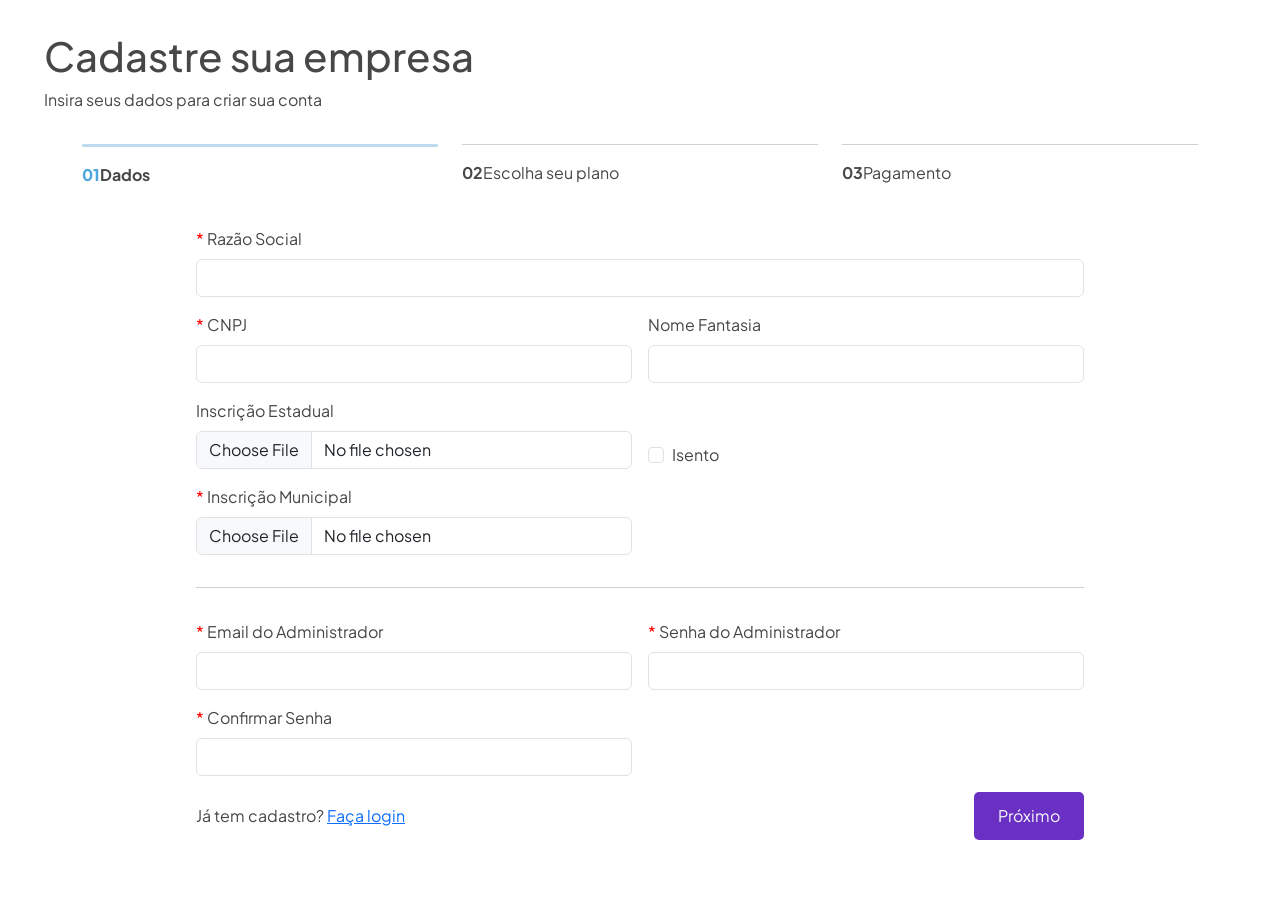
==== screen/cadastro.html @ fa0489e0 "feat: Add cadastro functionality with AJAX handling and form submission" ====
<!DOCTYPE html>
<html lang="en">
<head>
    <meta charset="UTF-8">
    <meta name="viewport" content="width=device-width, initial-scale=1.0">
    <link href="https://cdn.jsdelivr.net/npm/bootstrap@5.3.3/dist/css/bootstrap.min.css" rel="stylesheet">
    <link href="https://cdn.jsdelivr.net/npm/bootstrap-icons@1.11.3/font/bootstrap-icons.css" rel="stylesheet">
    <link rel="stylesheet" href="../css/cadastro.css">
    <title>Cadastre-se</title>
</head>
<body>
    <header class="container-fluid text-start">
        <h1>Cadastre sua empresa</h1>
        <p>Insira seus dados para criar sua conta</p>
    </header>
    <main>
        <section class="container">
            <div class="row">
                <div class="col" id="dados">
                    <hr>
                    <p><b>01</b>Dados</p>
                </div>
                <div class="col" id="planos">
                    <hr>
                    <p><b>02</b>Escolha seu plano</p>
                </div>
                <div class="col" id="pagamento">
                    <hr>
                    <p><b>03</b>Pagamento</p>                
                </div>
            </div> <!-- progress line -->
        </section>
    </main>

    <article class="mt-4">
        <form class="container-fluid w-75" id="forms_dados">
            <div class="row g-3">
                <div class="col-12">
                    <label for="razao_social" class="form-label">
                    <span>*</span> Razão Social
                    </label>
                    <input type="text" name="razao_social" id="razao_social" class="form-control" required>
                </div>

                <div class="col-md-6">
                    <label for="cnpj" class="form-label">
                    <span>*</span> CNPJ
                    </label>
                    <input type="text" name="cnpj" id="cnpj" class="form-control" required>
                </div>

                <div class="col-md-6">
                    <label for="nome_fantasia" class="form-label">
                    Nome Fantasia
                    </label>
                    <input type="text" name="nome_fantasia" id="nome_fantasia" class="form-control" required>
                </div>

                <div class="col-md-6">
                    <label for="inscricao_estadual" class="form-label">
                    Inscrição Estadual
                    </label>
                    <input type="file" name="inscricao_estadual" id="inscricao_estadual" class="form-control" >
                </div>

                <div class="col-md-6 d-flex align-items-end">
                    <div class="form-check">
                    <input type="checkbox" name="isento" id="isento" class="form-check-input">
                    <label for="isento" class="form-check-label">Isento</label>
                    </div>
                </div>

                <div class="col-md-6">
                    <label for="inscricao_municipal" class="form-label">
                    <span>*</span> Inscrição Municipal
                    </label>
                    <input type="file" name="inscricao_municipal" id="inscricao_municipal" class="form-control" required>
                </div>

                <div class="col-12">
                    <hr>
                </div>

                <div class="col-md-6">
                    <label for="email_adm" class="form-label">
                    <span>*</span> Email do Administrador
                    </label>
                    <input type="email" name="email_adm" id="email_adm" class="form-control" required>
                </div>

                <div class="col-md-6">
                    <label for="senha_adm" class="form-label">
                    <span>*</span> Senha do Administrador
                    </label>
                    <input type="password" name="senha_adm" id="senha_adm" class="form-control" required>
                </div>

                <div class="col-md-6">
                    <label for="confirmar_senha_adm" class="form-label">
                    <span>*</span> Confirmar Senha
                    </label>
                    <input type="password" name="confirmar_senha_adm" id="confirmar_senha_adm" class="form-control" required>
                </div>

                <div class="col-12 d-flex justify-content-between align-items-center mt-3">
                    <p class="mb-0">
                    Já tem cadastro? <a href="../telas/login.html">Faça login</a>
                    </p>

                    <button type="submit" id="btn_proximo_dados">
                    Próximo
                    </button>
                </div>
            </div>
        </form>

        <form id="forms_planos" class="flex-column align-items-center gap-4 mt-4" >
            <input type="radio" name="plano" id="plano_basico">
            <div style="width: max-content;" class="d-flex flex-row border rounded p-4">
                <div class="me-5"> <!-- características -->
                    <h2>Plano Básico</h2>
                    <ul>
                        <li>Gestão de chamados</li>
                        <li>Status de ticket</li>
                        <li>Atribuição de chamados</li>
                        <li>Histórico de atendimentos</li>
                        <li>Notificações (via email)</li>
                    </ul>
                </div>

                <div class="vr"></div>

                <div class="ms-5">
                    <h2><span>Valor mensal:</span> R$ 29,00 <sub>/usuário</sub></h2>
                    <h2><span>Valor anual:</span> R$ 319,00 <sub>/usuário</sub></h2>
                    <p>* Um mês gratuíto para planos anuais</p>
                </div>
            </div>

            <input type="radio" name="plano" id="plano_pro">
            <div style="width: max-content;" class="d-flex flex-row border rounded p-4">
                <div class="me-5"> <!-- características -->
                    <h2>Plano Pro</h2>
                    <ul>
                        <li>Plano básico</li>
                        <li>Automação de processos</li>
                        <li>Chatbot</li>
                        <li>Respostas automáticas</li>
                        <li>Triagem inteligente</li>
                    </ul>
                </div>

                <div class="vr"></div>

                <div class="ms-5">
                    <h2><span>Valor mensal:</span> R$ 79,00 <sub>/usuário</sub></h2>
                    <h2><span>Valor anual:</span> R$ 869,00 <sub>/usuário</sub></h2>
                    <p>* Um mês gratuíto para planos anuais</p>
                </div>
            </div>


            <input type="radio" name="plano" id="plano_enterprise">
            <div style="width: max-content;" class="d-flex flex-row border rounded p-4">
                <div class="me-4"> <!-- características -->
                    <h2>Plano Enterprise</h2>
                    <ul>
                        <li>Plano Pro</li>
                        <li>Automação de processos</li>
                        <li>Chatbot</li>
                        <li>Respostas automáticas</li>
                        <li>Triagem inteligente</li>
                    </ul>
                </div>

                <div class="vr"></div>
                
                <div class="ms-5">
                    <h2><span>Valor mensal:</span> R$ 149,00 <sub>/usuário</sub></h2>
                    <h2><span>Valor anual:</span> R$ 1490,00 <sub>/usuário</sub></h2>
                    <p>* Dois meses gratuíto para planos anuais</p>
                </div>
            </div>

            <button id="btn_voltar_planos" class="mt-5 me-5">
                Voltar
            </button>
            
            <button type="submit" id="btn_proximo_planos" class="ms-5">
                Próximo
            </button>
        </form>

        <form action="" id="forms_pagamento">
            <button type="button" id="btn_voltar_pagamento" class="mt-5 me-5">
                <i class="bi bi-chevron-left"></i>
            </button>

            <h5 class="fw-bold mb-3">Dados para emissão fiscal</h5>

            <div class="dropdown mb-4">
                <button 
                    class="btn btn-light border d-flex align-items-center w-100 p-3 gap-3 shadow-sm" 
                    type="button" 
                    id="dropdownMenuButton1" 
                    data-bs-toggle="dropdown"
                >
                    <i class="bi bi-file-earmark fs-1"></i>

                    <div class="text-start flex-grow-1">
                    <div class="fw-semibold">Nome Empresa</div>
                    <small class="text-muted">CNPJ: 12.345.678/0001-90</small>
                    </div>

                    <i class="bi bi-chevron-down text-muted"></i>
                </button>
                
                <div class="dropdown-menu p-4 shadow border-0 w-100">
                    <h6 class="fw-bold mb-2">Nome Empresa</h6>
                    <p class="mb-1 text-muted">CNPJ: 12.345.678/0001-90</p>
                    <p class="mb-1 text-muted">Inscrição Estadual: ...</p>
                    <p class="mb-1 text-muted">Inscrição Municipal: ...</p>
                    <p class="mb-2 text-muted">Endereço: Rua Exemplo, 123</p>
                    <p class="mb-3 text-muted">Regime tributário: ...</p>

                    <hr>

                    <p class="mb-1"><strong>Produto:</strong> Plano Pro - ConnectDesk</p>
                    <p class="mb-1"><strong>Valor:</strong> R$ 869,00</p>
                    <p class="mb-0"><strong>Código:</strong> 123456</p>
                </div>
            </div>


            <h5 class="fw-bold mb-3">Forma de pagamento</h5>

            <div class="row">

            <!-- PAGAMENTOS -->
            <div class="col-md-7">
                <div class="d-flex flex-column gap-3">

                <!-- Cartão -->
                <label class="border rounded p-3 d-flex align-items-center gap-3 payment-option">
                    <input type="radio" name="forma_pag" class="form-check-input">
                    <i class="bi bi-credit-card-2-back-fill fs-3"></i>
                    <div class="fw-semibold">Cartão de Crédito</div>
                </label>

                <!-- Boleto -->
                <label class="border rounded p-3 payment-option">
                    <div class="d-flex align-items-center gap-3">
                    <input type="radio" name="forma_pag" class="form-check-input">
                    <i class="bi bi-upc-scan fs-3"></i>
                    <div class="fw-semibold">Boleto Bancário</div>
                    </div>
                    <small class="text-muted d-block text-end mt-1">
                    Vencimento em 5 dias úteis
                    </small>
                </label>

                <!-- Pix -->
                <label class="border rounded p-3 payment-option">
                    <div class="d-flex align-items-center gap-3">
                    <input type="radio" name="forma_pag" class="form-check-input">

                    <svg width="28" height="28" fill="currentColor" viewBox="0 0 30 30">
                        <path d="M 15 1.0996094 C 13.975 1.0996094 12.949922 1.4895313 12.169922 2.2695312 L 7.1894531 7.25 L 7.3398438 7.25 C 8.6098437 7.25 9.7992188 7.740625 10.699219 8.640625 L 14.189453 12.130859 C 14.639453 12.570859 15.360547 12.570859 15.810547 12.130859 L 19.300781 8.640625 C 20.200781 7.740625 21.390156 7.25 22.660156 7.25 L 22.810547 7.25 L 17.830078 2.2695312 C 17.050078 1.4895313 16.025 1.0996094 15 1.0996094 z M 5.6894531 8.75 L 2.2695312 12.169922 C 0.70953125 13.729922 0.70953125 16.270078 2.2695312 17.830078 L 5.6894531 21.25 L 7.3398438 21.25 C 8.2098438 21.25 9.030625 20.910781 9.640625 20.300781 L 13.130859 16.810547 C 14.160859 15.780547 15.839141 15.780547 16.869141 16.810547 L 20.359375 20.300781 C 20.969375 20.910781 21.790156 21.25 22.660156 21.25 L 24.310547 21.25 L 27.730469 17.830078 C 29.290469 16.270078 29.290469 13.729922 27.730469 12.169922 L 24.310547 8.75 L 22.660156 8.75 C 21.790156 8.75 20.969375 9.0892188 20.359375 9.6992188 L 16.869141 13.189453 C 16.359141 13.699453 15.68 13.960938 15 13.960938 C 14.32 13.960938 13.640859 13.699453 13.130859 13.189453 L 9.640625 9.6992188 C 9.030625 9.0892187 8.2098437 8.75 7.3398438 8.75 L 5.6894531 8.75 z M 15 17.539062 C 14.7075 17.539062 14.414453 17.649141 14.189453 17.869141 L 10.699219 21.359375 C 9.7992188 22.259375 8.6098437 22.75 7.3398438 22.75 L 7.1894531 22.75 L 12.169922 27.730469 C 13.729922 29.290469 16.270078 29.290469 17.830078 27.730469 L 22.810547 22.75 L 22.660156 22.75 C 21.390156 22.75 20.200781 22.259375 19.300781 21.359375 L 15.810547 17.869141 C 15.585547 17.649141 15.2925 17.539062 15 17.539062 z"></path>
                    </svg>

                    <div class="fw-semibold">Pix</div>
                    </div>

                    <small class="text-success d-block text-end mt-1">
                    Aprovação imediata
                    </small>

                    <ol class="mt-2 small text-muted mb-0">
                    <li>Um código Pix será gerado</li>
                    <li>Pague pelo app do seu banco</li>
                    </ol>
                </label>

                </div>
            </div>

            <!-- RESUMO -->
            <div class="col-md-5">
                <div class="price-summary p-4 rounded border shadow-sm">

                <h6 class="fw-bold mb-0">PLANO PRO</h6>
                <small class="text-muted">Anual</small>

                <hr>

                <!-- LINHAS ALINHADAS -->
                <div class="d-flex justify-content-between">
                    <span>Subtotal</span>
                    <span class="fw-bold">R$ 948,00</span>
                </div>

                <div class="d-flex justify-content-between">
                    <span>Desconto</span>
                    <span class="fw-bold text-success">- R$ 79,00</span>
                </div>

                <hr>

                <div class="d-flex justify-content-between">
                    <strong>Total</strong>
                    <strong>R$ 869,00</strong>
                </div>

                </div>

                <button type="button" class="btn-finalizar w-100 mt-5" id="btn_finalizar_pagamento" onclick="cadastro()"><b>Finalizar</b></button>
            </div>
            </div>
            <div id="success-card" class="success-card shadow">
                <div class="d-flex align-items-center gap-3">
                    <i class="bi bi-check-circle-fill text-success fs-2"></i>
                    <div>
                        <h6 class="mb-0 fw-bold">Cadastro finalizado!</h6>
                        <small class="text-muted">Tudo certo com sua conta 🎉</small>
                    </div>
                </div>
            </div>
        </form>
    </article>


</body>
<script src="../js/AJAX/cadastro-ajax.js"></script>
<script src="../js/cadastro.js"></script>
<script src="https://cdn.jsdelivr.net/npm/bootstrap@5.0.2/dist/js/bootstrap.bundle.min.js" integrity="sha384-MrcW6ZMFYlzcLA8Nl+NtUVF0sA7MsXsP1UyJoMp4YLEuNSfAP+JcXn/tWtIaxVXM" crossorigin="anonymous"></script>
</html>
---- css/cadastro.css ----
@import url('https://fonts.googleapis.com/css2?family=Plus+Jakarta+Sans:wght@200..800&display=swap');

*{
    box-sizing: border-box;
    margin: 0;
}

:root {
    --text-color: #474747;
    --purple: #6930C3;
    --purple-blue: #5E60CE;
    --ocean-blue: #4EA8DE;
    --white: #F8F9FA;
    --font: "Plus Jakarta Sans", sans-serif;
}

body{
    font-family: "Plus Jakarta Sans", sans-serif;
    padding: 2rem;
    color: var(--text-color);
}

span{
    color: red;
}

button{
    background-color: var(--purple);
    color: var(--white);
    border: none;
    padding: 0.75rem 1.5rem;
    border-radius: 5px;
    cursor: pointer;
}

button:hover{
    background-color: var(--purple-blue);
}

.dados_active hr {
    border: none;
    border-radius: 50px;
    height: 3px;
    background-color: #006eb2;
}

.dados_active b {
    color: var(--ocean-blue);
}

.dados_active p {
    font-weight: bold;
}


/* Planos */

#forms_planos span{
    color: var(--ocean-blue);
}

.planos_active hr {
    border: none;
    border-radius: 50px;
    height: 3px;
    background-color: #006eb2;
}

.planos_active b {
    color: var(--ocean-blue);
}

.planos_active p {
    font-weight: bold;
}


/* Pagamento */

.pagamento_active hr {
    border: none;
    border-radius: 50px;
    height: 3px;
    background-color: #006eb2;
}

.pagamento_active b {
    color: var(--ocean-blue);
}

.pagamento_active p {
    font-weight: bold;
}

#dropdownMenuButton1{
    background: none;
    color: var(--text-color);
    border: 1px solid #c9c9c9;
}

.icone path {
  fill: #4f4f4f;
}

.payment-option {
  cursor: pointer;
  transition: 0.2s;
}

.payment-option:hover {
  border-color: #0d6efd;
  background-color: #e3e3e3;
}

.payment-option input {
  cursor: pointer;
}

.price-summary{
    background-color: #e3e3e3;
    height: fit-content;
}

.price-summary span{
    color: var(--text-color);
}

.btn-finalizar{
    font-size: 1.5rem;
    background-color: var(--ocean-blue);
}

#btn_voltar_planos{
    background-color: transparent;
    color: var(--text-color);
}

#btn_voltar_planos:hover{
    background-color: rgba(235, 235, 235, 0.413);
    border: 1px solid #cac8c8;
}

#btn_voltar_pagamento{
    background-color: transparent;
    color: var(--text-color);
}

#btn_voltar_pagamento:hover{
    background-color: rgba(235, 235, 235, 0.413);
    border: 1px solid #cac8c8;
}

.success-card {
    position: fixed;
    bottom: 20px;
    right: 20px;
    background: white;
    border-radius: 12px;
    padding: 16px 20px;
    min-width: 280px;
    z-index: 9999;

    transform: translateY(120%);
    opacity: 0;
    transition: all 0.4s ease;
}

.success-card.show {
    transform: translateY(0);
    opacity: 1;
}
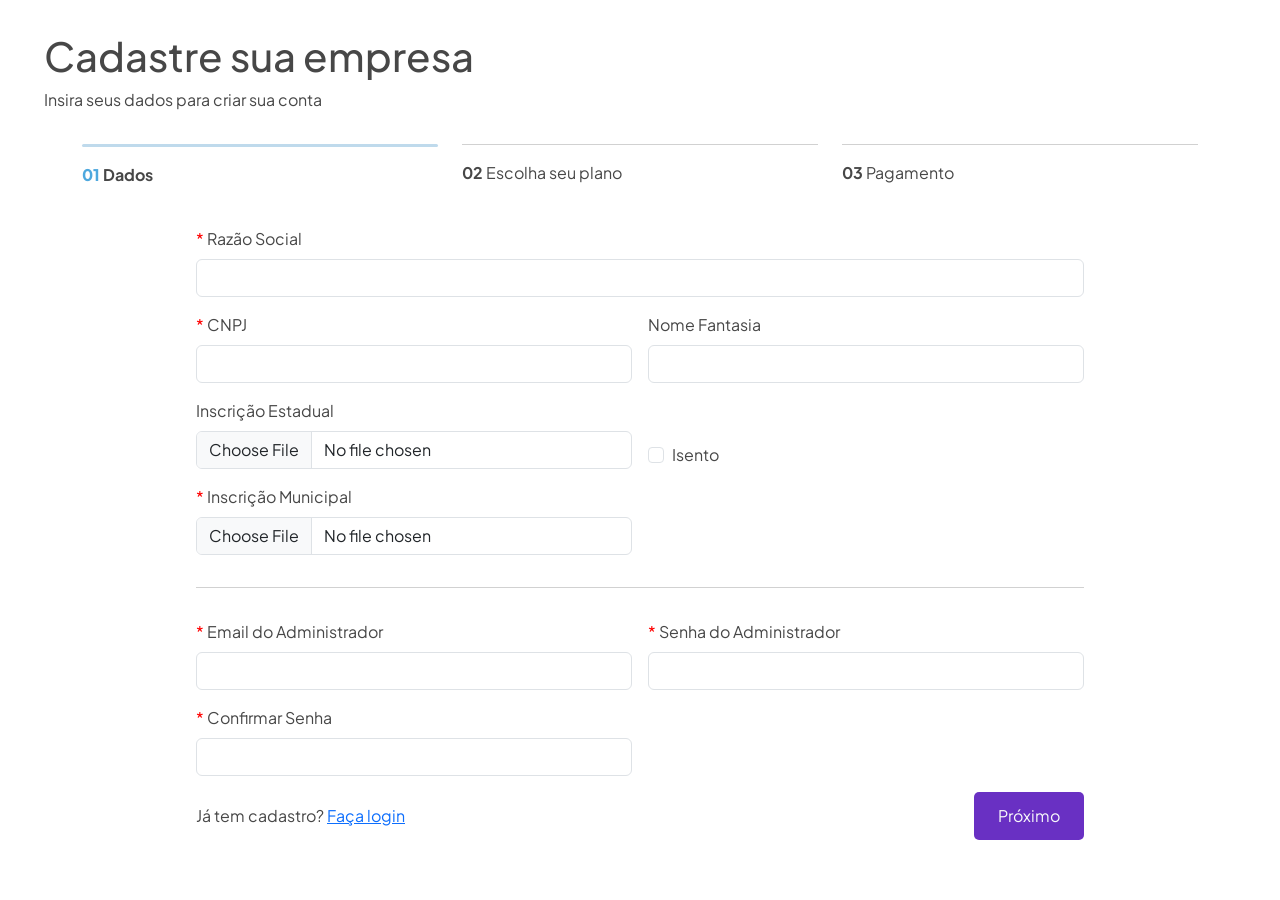
==== commit c6233bb5: "feat: atualização de forma de escolha de pagamento mensal/anual - funcionando" ====
--- a/screen/cadastro.html
+++ b/screen/cadastro.html
@@ -18,15 +18,15 @@
             <div class="row">
                 <div class="col" id="dados">
                     <hr>
-                    <p><b>01</b>Dados</p>
+                    <p><b>01</b> Dados</p>
                 </div>
                 <div class="col" id="planos">
                     <hr>
-                    <p><b>02</b>Escolha seu plano</p>
+                    <p><b>02</b> Escolha seu plano</p>
                 </div>
                 <div class="col" id="pagamento">
                     <hr>
-                    <p><b>03</b>Pagamento</p>                
+                    <p><b>03</b> Pagamento</p>                
                 </div>
             </div> <!-- progress line -->
         </section>
@@ -115,8 +115,8 @@
         </form>
 
         <form id="forms_planos" class="flex-column align-items-center gap-4 mt-4" >
-            <input type="radio" name="plano" id="plano_basico">
-            <div style="width: max-content;" class="d-flex flex-row border rounded p-4">
+            <label for="plano_basico" class="plano-opcao d-flex flex-row align-items-start gap-3 border rounded p-4">
+                <input type="radio" name="plano" id="plano_basico">
                 <div class="me-5"> <!-- características -->
                     <h2>Plano Básico</h2>
                     <ul>
@@ -131,14 +131,13 @@
                 <div class="vr"></div>
 
                 <div class="ms-5">
-                    <h2><span>Valor mensal:</span> R$ 29,00 <sub>/usuário</sub></h2>
-                    <h2><span>Valor anual:</span> R$ 319,00 <sub>/usuário</sub></h2>
-                    <p>* Um mês gratuíto para planos anuais</p>
-                </div>
-            </div>
-
-            <input type="radio" name="plano" id="plano_pro">
-            <div style="width: max-content;" class="d-flex flex-row border rounded p-4">
+                    <h2>A partir de <span>R$ 29,00</span> <sub>/usuário/mês</sub></h2>
+                    <p class="text-muted mb-0">Selecione este plano para escolher entre mensal ou anual</p>
+                </div>
+            </label>
+
+            <label for="plano_pro" class="plano-opcao d-flex flex-row align-items-start gap-3 border rounded p-4">
+                 <input type="radio" name="plano" id="plano_pro">
                 <div class="me-5"> <!-- características -->
                     <h2>Plano Pro</h2>
                     <ul>
@@ -149,19 +148,18 @@
                         <li>Triagem inteligente</li>
                     </ul>
                 </div>
+            
 
                 <div class="vr"></div>
 
                 <div class="ms-5">
-                    <h2><span>Valor mensal:</span> R$ 79,00 <sub>/usuário</sub></h2>
-                    <h2><span>Valor anual:</span> R$ 869,00 <sub>/usuário</sub></h2>
-                    <p>* Um mês gratuíto para planos anuais</p>
-                </div>
-            </div>
-
-
-            <input type="radio" name="plano" id="plano_enterprise">
-            <div style="width: max-content;" class="d-flex flex-row border rounded p-4">
+                     <h2>A partir de <span>R$ 79,00</span> <sub>/usuário/mês</sub></h2>
+                    <p class="text-muted mb-0">Selecione este plano para escolher entre mensal ou anual</p>
+                </div>
+            </label>
+
+            <label for="plano_enterprise" class="plano-opcao d-flex flex-row align-items-start gap-3 border rounded p-4">
+                <input type="radio" name="plano" id="plano_enterprise">
                 <div class="me-4"> <!-- características -->
                     <h2>Plano Enterprise</h2>
                     <ul>
@@ -172,14 +170,43 @@
                         <li>Triagem inteligente</li>
                     </ul>
                 </div>
+            
 
                 <div class="vr"></div>
                 
                 <div class="ms-5">
-                    <h2><span>Valor mensal:</span> R$ 149,00 <sub>/usuário</sub></h2>
-                    <h2><span>Valor anual:</span> R$ 1490,00 <sub>/usuário</sub></h2>
-                    <p>* Dois meses gratuíto para planos anuais</p>
-                </div>
+                    <h2>A partir de <span>R$ 149,00</span> <sub>/usuário/mês</sub></h2>
+                    <p class="text-muted mb-0">Selecione este plano para escolher entre mensal ou anual</p>
+                </div>
+            </label>
+
+              <!-- Tabela de tipos de assinatura, exibida após escolher um plano -->
+            <div id="tabela-assinatura-wrapper" class="w-100" style="display: none;">
+                <h4 class="text-center mb-3">
+                    Como você quer pagar o <span id="planoEscolhidoNome">Plano</span>?
+                </h4>
+
+                <table class="table-assinatura mx-auto">
+                    <thead>
+                        <tr>
+                            <th></th>
+                            <th>Tipo</th>
+                            <th>Preço</th>
+                        </tr>
+                    </thead>
+                    <tbody>
+                        <tr id="linha_tipo_mensal" class="linha-tipo">
+                            <td><input type="radio" name="tipo_assinatura" id="tipo_mensal" value="mensal"></td>
+                            <td>Mensal</td>
+                            <td id="precoMensalTabela">R$ 29,00 <small>/usuário</small></td>
+                        </tr>
+                        <tr id="linha_tipo_anual" class="linha-tipo">
+                            <td><input type="radio" name="tipo_assinatura" id="tipo_anual" value="anual"></td>
+                            <td>Anual</td>
+                            <td id="precoAnualTabela">R$ 319,00 <small>/usuário</small></td>
+                        </tr>
+                    </tbody>
+                </table>
             </div>
 
             <button id="btn_voltar_planos" class="mt-5 me-5">
@@ -225,8 +252,8 @@
 
                     <hr>
 
-                    <p class="mb-1"><strong>Produto:</strong> Plano Pro - ConnectDesk</p>
-                    <p class="mb-1"><strong>Valor:</strong> R$ 869,00</p>
+                    <p class="mb-1"><strong>Produto:</strong> <span id="resumoDropdownProduto">Plano Pro - ConnectDesk</span></p>
+                    <p class="mb-1"><strong>Valor:</strong> <span id="resumoDropdownValor">R$ 869,00</span></p>
                     <p class="mb-0"><strong>Código:</strong> 123456</p>
                 </div>
             </div>
@@ -288,27 +315,27 @@
             <div class="col-md-5">
                 <div class="price-summary p-4 rounded border shadow-sm">
 
-                <h6 class="fw-bold mb-0">PLANO PRO</h6>
-                <small class="text-muted">Anual</small>
+                <h6 class="fw-bold mb-0" id="resumoPlano"> PLANO PRO</h6>
+                <small class="text-muted" id="resumoTipo">Anual</small>
 
                 <hr>
 
                 <!-- LINHAS ALINHADAS -->
                 <div class="d-flex justify-content-between">
                     <span>Subtotal</span>
-                    <span class="fw-bold">R$ 948,00</span>
-                </div>
-
-                <div class="d-flex justify-content-between">
+                    <span class="fw-bold" id="resumoSubtotal" >R$ 948,00</span>
+                </div>
+
+                <div class="d-flex justify-content-between" id="resumoLinhaDesconto">
                     <span>Desconto</span>
-                    <span class="fw-bold text-success">- R$ 79,00</span>
+                    <span class="fw-bold text-success" id="resumoDesconto">- R$ 79,00</span>
                 </div>
 
                 <hr>
 
                 <div class="d-flex justify-content-between">
                     <strong>Total</strong>
-                    <strong>R$ 869,00</strong>
+                    <strong id="resumoTotal">R$ 869,00</strong>
                 </div>
 
                 </div>
@@ -325,7 +352,7 @@
                     </div>
                 </div>
             </div>
-        </form>
+        </form>     
     </article>
 
 
--- a/css/cadastro.css
+++ b/css/cadastro.css
@@ -74,6 +74,13 @@
     font-weight: bold;
 }
 
+.plano-opcao{
+    cursor: pointer;
+}
+.plano-opcao.selecionada{
+    border-color: var(--purple) !important;
+    background-color: #f3f0fc;
+}
 
 /* Pagamento */
 
@@ -168,4 +175,51 @@
 .success-card.show {
     transform: translateY(0);
     opacity: 1;
-}+}
+
+/* Tabela de tipos de assinatura (mensal / anual) */
+
+.table-assinatura {
+    border-collapse: collapse;
+    width: 100%;
+    max-width: 480px;
+}
+
+.table-assinatura th {
+    color: #9a9a9a;
+    font-size: 0.8rem;
+    font-weight: 600;
+    text-transform: uppercase;
+    padding: 0.5rem 1rem;
+    text-align: left;
+}
+
+.table-assinatura .linha-tipo {
+    background-color: var(--white);
+    cursor: pointer;
+    transition: 0.2s;
+}
+
+.table-assinatura .linha-tipo td {
+    padding: 1rem;
+    border: 1px solid #e3e3e3;
+}
+
+.table-assinatura .linha-tipo:hover {
+    background-color: #f1eefc;
+}
+
+.table-assinatura .linha-tipo.selecionada {
+    background-color: #ede7fb;
+    border-color: var(--purple);
+}
+
+.table-assinatura .linha-tipo.selecionada td:first-child {
+    border-left: 3px solid var(--purple);
+}
+
+.table-assinatura input[type="radio"] {
+    cursor: pointer;
+    width: 18px;
+    height: 18px;
+}
